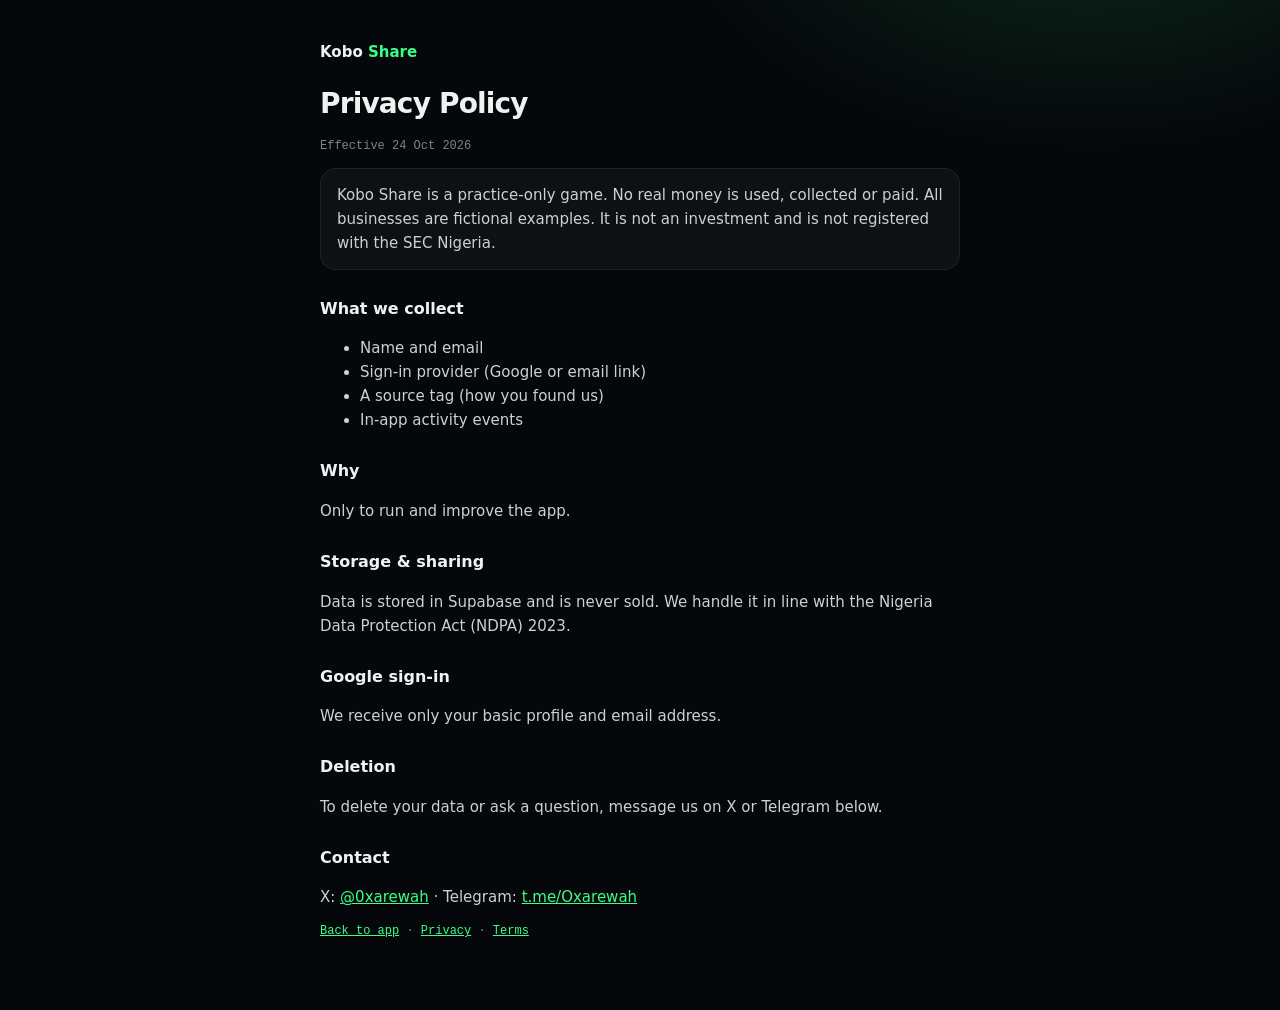
==== privacy.html @ eb981205 "Add privacy and terms pages; link from Privacy sheet and footer" ====
<!doctype html><html lang="en"><head><meta charset="utf-8"><meta name="viewport" content="width=device-width,initial-scale=1"><title>Privacy Policy · Kobo Share</title><meta name="color-scheme" content="dark"><style>
body{margin:0;background:radial-gradient(700px 420px at 85% -10%,rgba(57,255,136,.14),transparent 60%),#05070a;color:#eef3f1;font:15px/1.6 Inter,system-ui,sans-serif;min-height:100vh}
main{max-width:640px;margin:0 auto;padding:40px 22px 60px}a{color:#39ff88}h1{font-size:28px;letter-spacing:-.03em;margin:18px 0 4px}h2{font-size:16px;margin:26px 0 6px}p,li{color:#c9d3cf}.m{color:#7b8784;font:12px "JetBrains Mono",monospace}.b{font-weight:700;text-decoration:none;color:#eef3f1}.b b{color:#39ff88}.card{background:rgba(255,255,255,.04);border:1px solid rgba(255,255,255,.07);border-radius:16px;padding:14px 16px}</style></head><body><main>
<a class="b" href="./">Kobo <b>Share</b></a><h1>Privacy Policy</h1><p class="m">Effective 24 Oct 2026</p>
<p class="card">Kobo Share is a practice-only game. No real money is used, collected or paid. All businesses are fictional examples. It is not an investment and is not registered with the SEC Nigeria.</p>
<h2>What we collect</h2><ul><li>Name and email</li><li>Sign-in provider (Google or email link)</li><li>A source tag (how you found us)</li><li>In-app activity events</li></ul>
<h2>Why</h2><p>Only to run and improve the app.</p>
<h2>Storage &amp; sharing</h2><p>Data is stored in Supabase and is never sold. We handle it in line with the Nigeria Data Protection Act (NDPA) 2023.</p>
<h2>Google sign-in</h2><p>We receive only your basic profile and email address.</p>
<h2>Deletion</h2><p>To delete your data or ask a question, message us on X or Telegram below.</p>
<h2>Contact</h2><p>X: <a href="https://x.com/0xarewah">@0xarewah</a> · Telegram: <a href="https://t.me/Oxarewah">t.me/Oxarewah</a></p>
<p class="m"><a href="./">Back to app</a> · <a href="privacy.html">Privacy</a> · <a href="terms.html">Terms</a></p></main></body></html>
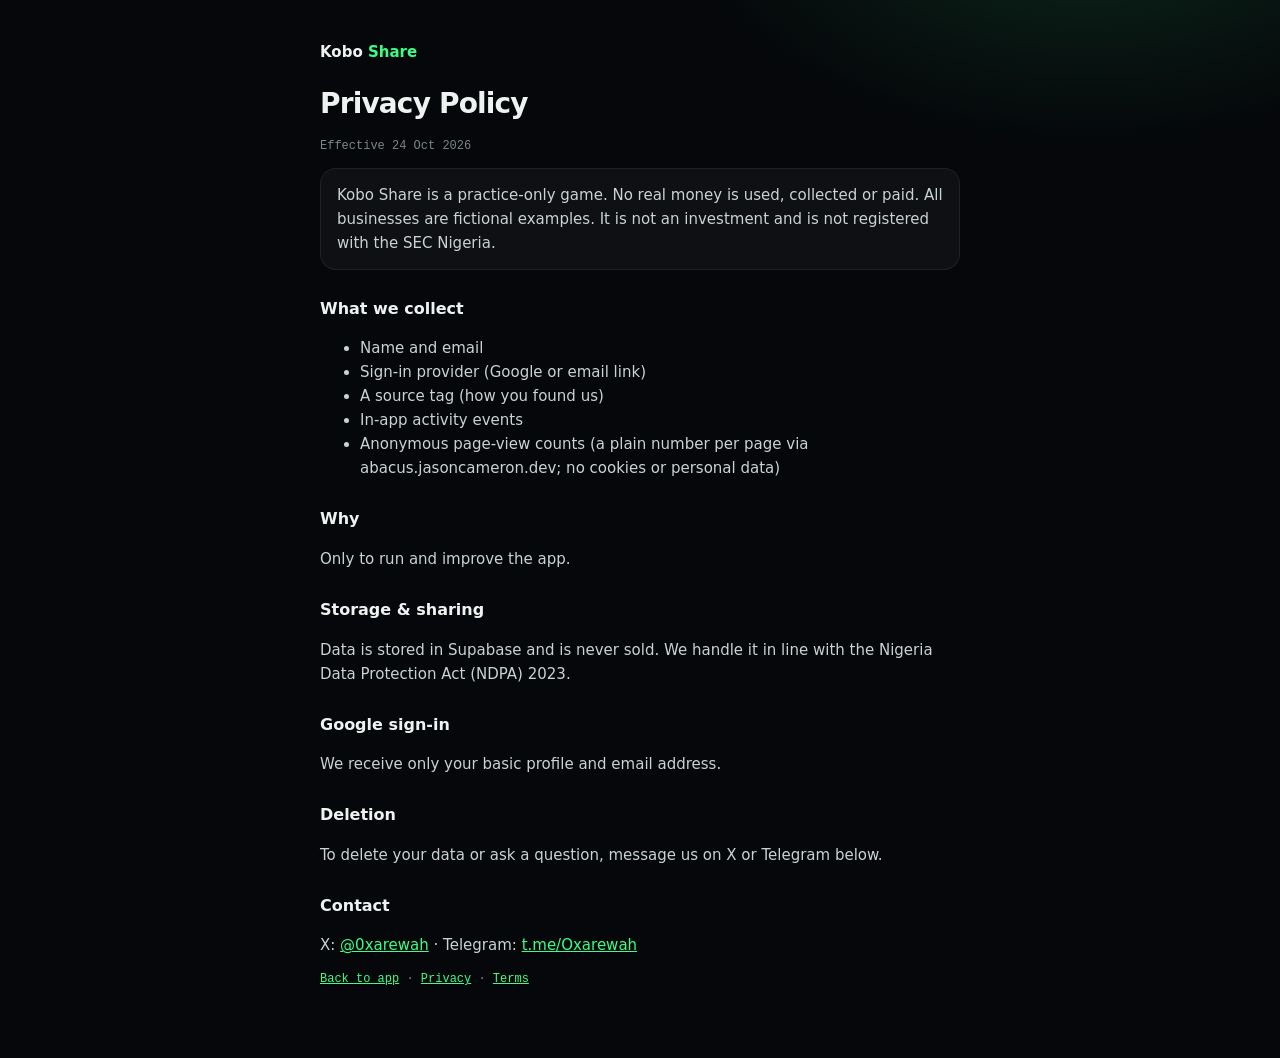
==== commit 42ae48f5: "Add view counter and disclose anonymous page-view counts" ====
--- a/privacy.html
+++ b/privacy.html
@@ -3,10 +3,12 @@
 main{max-width:640px;margin:0 auto;padding:40px 22px 60px}a{color:#39ff88}h1{font-size:28px;letter-spacing:-.03em;margin:18px 0 4px}h2{font-size:16px;margin:26px 0 6px}p,li{color:#c9d3cf}.m{color:#7b8784;font:12px "JetBrains Mono",monospace}.b{font-weight:700;text-decoration:none;color:#eef3f1}.b b{color:#39ff88}.card{background:rgba(255,255,255,.04);border:1px solid rgba(255,255,255,.07);border-radius:16px;padding:14px 16px}</style></head><body><main>
 <a class="b" href="./">Kobo <b>Share</b></a><h1>Privacy Policy</h1><p class="m">Effective 24 Oct 2026</p>
 <p class="card">Kobo Share is a practice-only game. No real money is used, collected or paid. All businesses are fictional examples. It is not an investment and is not registered with the SEC Nigeria.</p>
-<h2>What we collect</h2><ul><li>Name and email</li><li>Sign-in provider (Google or email link)</li><li>A source tag (how you found us)</li><li>In-app activity events</li></ul>
+<h2>What we collect</h2><ul><li>Name and email</li><li>Sign-in provider (Google or email link)</li><li>A source tag (how you found us)</li><li>In-app activity events</li><li>Anonymous page-view counts (a plain number per page via abacus.jasoncameron.dev; no cookies or personal data)</li></ul>
 <h2>Why</h2><p>Only to run and improve the app.</p>
-<h2>Storage &amp; sharing</h2><p>Data is stored in Supabase and is never sold. We handle it in line with the Nigeria Data Protection Act (NDPA) 2023.</p>
+<h2>Storage & sharing</h2><p>Data is stored in Supabase and is never sold. We handle it in line with the Nigeria Data Protection Act (NDPA) 2023.</p>
 <h2>Google sign-in</h2><p>We receive only your basic profile and email address.</p>
 <h2>Deletion</h2><p>To delete your data or ask a question, message us on X or Telegram below.</p>
 <h2>Contact</h2><p>X: <a href="https://x.com/0xarewah">@0xarewah</a> · Telegram: <a href="https://t.me/Oxarewah">t.me/Oxarewah</a></p>
-<p class="m"><a href="./">Back to app</a> · <a href="privacy.html">Privacy</a> · <a href="terms.html">Terms</a></p></main></body></html>
+<p class="m"><a href="./">Back to app</a> · <a href="privacy.html">Privacy</a> · <a href="terms.html">Terms</a></p></main><script>/* privacy-friendly view counter (abacus.jasoncameron.dev): no cookies, no IDs; silently skipped offline */
+(function(){try{if(!navigator.onLine||!window.fetch)return;var B='https://abacus.jasoncameron.dev/hit/0xzahra-kobo-share/',o={mode:'cors',credentials:'omit',cache:'no-store',keepalive:true};fetch(B+'views',o).catch(function(){});fetch(B+'page-privacy',o).catch(function(){})}catch(e){}})();</script>
+</body></html>
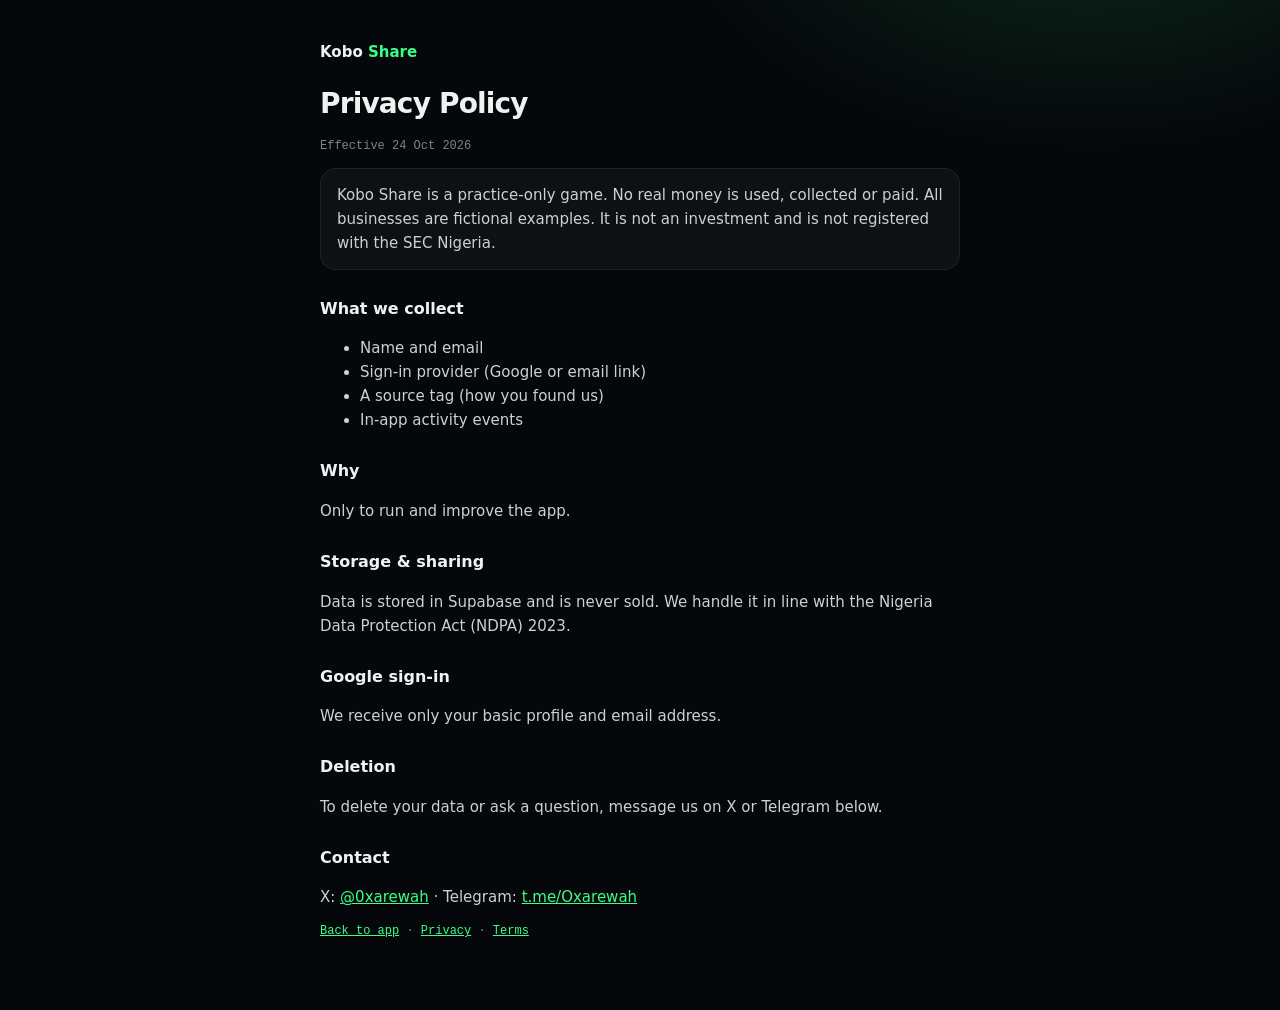
==== commit ce67d38e: "Landing: crawlable simulation explainer, canonical, meta descriptions on privacy/terms (3/3)" ====
--- a/privacy.html
+++ b/privacy.html
@@ -1,14 +1,13 @@
-<!doctype html><html lang="en"><head><meta charset="utf-8"><meta name="viewport" content="width=device-width,initial-scale=1"><title>Privacy Policy · Kobo Share</title><meta name="color-scheme" content="dark"><style>
+<!doctype html><html lang="en"><head><meta charset="utf-8"><meta name="viewport" content="width=device-width,initial-scale=1"><title>Privacy Policy · Kobo Share</title>
+<meta name="description" content="Kobo Share privacy notice: what this free practice-only simulator records after sign-in, why, and how to request deletion. No real money is involved."><meta name="color-scheme" content="dark"><style>
 body{margin:0;background:radial-gradient(700px 420px at 85% -10%,rgba(57,255,136,.14),transparent 60%),#05070a;color:#eef3f1;font:15px/1.6 Inter,system-ui,sans-serif;min-height:100vh}
 main{max-width:640px;margin:0 auto;padding:40px 22px 60px}a{color:#39ff88}h1{font-size:28px;letter-spacing:-.03em;margin:18px 0 4px}h2{font-size:16px;margin:26px 0 6px}p,li{color:#c9d3cf}.m{color:#7b8784;font:12px "JetBrains Mono",monospace}.b{font-weight:700;text-decoration:none;color:#eef3f1}.b b{color:#39ff88}.card{background:rgba(255,255,255,.04);border:1px solid rgba(255,255,255,.07);border-radius:16px;padding:14px 16px}</style></head><body><main>
 <a class="b" href="./">Kobo <b>Share</b></a><h1>Privacy Policy</h1><p class="m">Effective 24 Oct 2026</p>
 <p class="card">Kobo Share is a practice-only game. No real money is used, collected or paid. All businesses are fictional examples. It is not an investment and is not registered with the SEC Nigeria.</p>
-<h2>What we collect</h2><ul><li>Name and email</li><li>Sign-in provider (Google or email link)</li><li>A source tag (how you found us)</li><li>In-app activity events</li><li>Anonymous page-view counts (a plain number per page via abacus.jasoncameron.dev; no cookies or personal data)</li></ul>
+<h2>What we collect</h2><ul><li>Name and email</li><li>Sign-in provider (Google or email link)</li><li>A source tag (how you found us)</li><li>In-app activity events</li></ul>
 <h2>Why</h2><p>Only to run and improve the app.</p>
-<h2>Storage & sharing</h2><p>Data is stored in Supabase and is never sold. We handle it in line with the Nigeria Data Protection Act (NDPA) 2023.</p>
+<h2>Storage &amp; sharing</h2><p>Data is stored in Supabase and is never sold. We handle it in line with the Nigeria Data Protection Act (NDPA) 2023.</p>
 <h2>Google sign-in</h2><p>We receive only your basic profile and email address.</p>
 <h2>Deletion</h2><p>To delete your data or ask a question, message us on X or Telegram below.</p>
 <h2>Contact</h2><p>X: <a href="https://x.com/0xarewah">@0xarewah</a> · Telegram: <a href="https://t.me/Oxarewah">t.me/Oxarewah</a></p>
-<p class="m"><a href="./">Back to app</a> · <a href="privacy.html">Privacy</a> · <a href="terms.html">Terms</a></p></main><script>/* privacy-friendly view counter (abacus.jasoncameron.dev): no cookies, no IDs; silently skipped offline */
-(function(){try{if(!navigator.onLine||!window.fetch)return;var B='https://abacus.jasoncameron.dev/hit/0xzahra-kobo-share/',o={mode:'cors',credentials:'omit',cache:'no-store',keepalive:true};fetch(B+'views',o).catch(function(){});fetch(B+'page-privacy',o).catch(function(){})}catch(e){}})();</script>
-</body></html>
+<p class="m"><a href="./">Back to app</a> · <a href="privacy.html">Privacy</a> · <a href="terms.html">Terms</a></p></main></body></html>
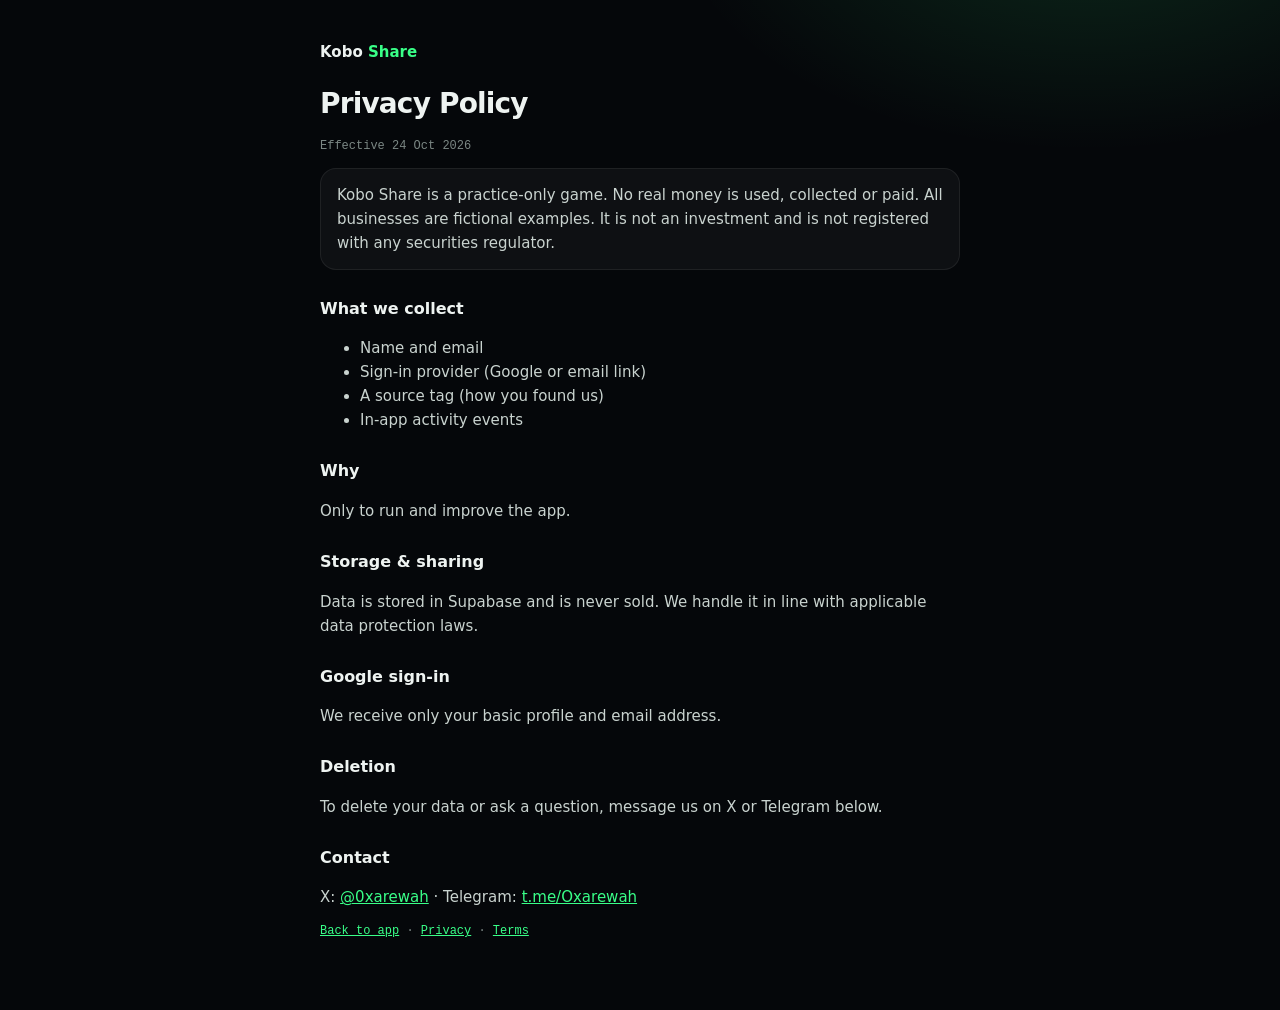
==== commit b2edbee7: "Show naira as the main amount with a small ≈USD line under it, remove the currency toggle, improve m" ====
--- a/privacy.html
+++ b/privacy.html
@@ -3,10 +3,10 @@
 body{margin:0;background:radial-gradient(700px 420px at 85% -10%,rgba(57,255,136,.14),transparent 60%),#05070a;color:#eef3f1;font:15px/1.6 Inter,system-ui,sans-serif;min-height:100vh}
 main{max-width:640px;margin:0 auto;padding:40px 22px 60px}a{color:#39ff88}h1{font-size:28px;letter-spacing:-.03em;margin:18px 0 4px}h2{font-size:16px;margin:26px 0 6px}p,li{color:#c9d3cf}.m{color:#7b8784;font:12px "JetBrains Mono",monospace}.b{font-weight:700;text-decoration:none;color:#eef3f1}.b b{color:#39ff88}.card{background:rgba(255,255,255,.04);border:1px solid rgba(255,255,255,.07);border-radius:16px;padding:14px 16px}</style></head><body><main>
 <a class="b" href="./">Kobo <b>Share</b></a><h1>Privacy Policy</h1><p class="m">Effective 24 Oct 2026</p>
-<p class="card">Kobo Share is a practice-only game. No real money is used, collected or paid. All businesses are fictional examples. It is not an investment and is not registered with the SEC Nigeria.</p>
+<p class="card">Kobo Share is a practice-only game. No real money is used, collected or paid. All businesses are fictional examples. It is not an investment and is not registered with any securities regulator.</p>
 <h2>What we collect</h2><ul><li>Name and email</li><li>Sign-in provider (Google or email link)</li><li>A source tag (how you found us)</li><li>In-app activity events</li></ul>
 <h2>Why</h2><p>Only to run and improve the app.</p>
-<h2>Storage &amp; sharing</h2><p>Data is stored in Supabase and is never sold. We handle it in line with the Nigeria Data Protection Act (NDPA) 2023.</p>
+<h2>Storage &amp; sharing</h2><p>Data is stored in Supabase and is never sold. We handle it in line with applicable data protection laws.</p>
 <h2>Google sign-in</h2><p>We receive only your basic profile and email address.</p>
 <h2>Deletion</h2><p>To delete your data or ask a question, message us on X or Telegram below.</p>
 <h2>Contact</h2><p>X: <a href="https://x.com/0xarewah">@0xarewah</a> · Telegram: <a href="https://t.me/Oxarewah">t.me/Oxarewah</a></p>
